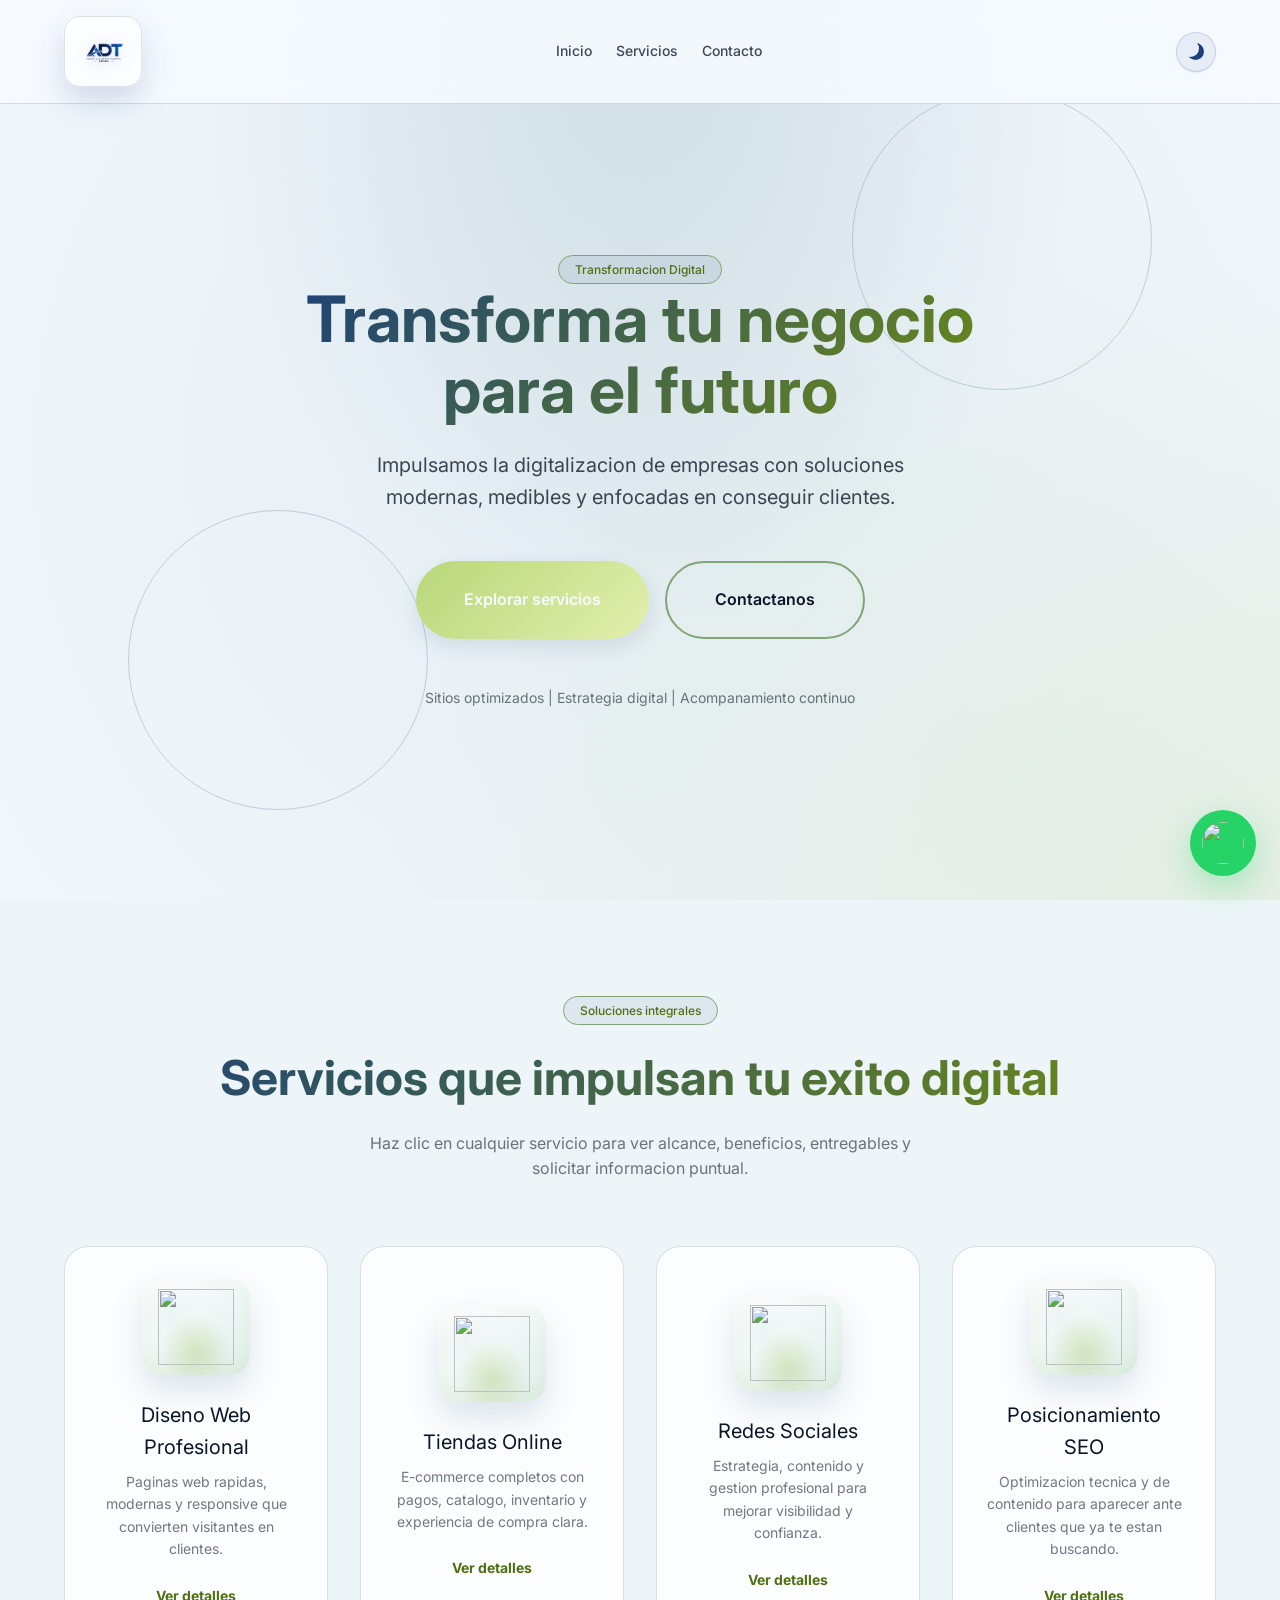
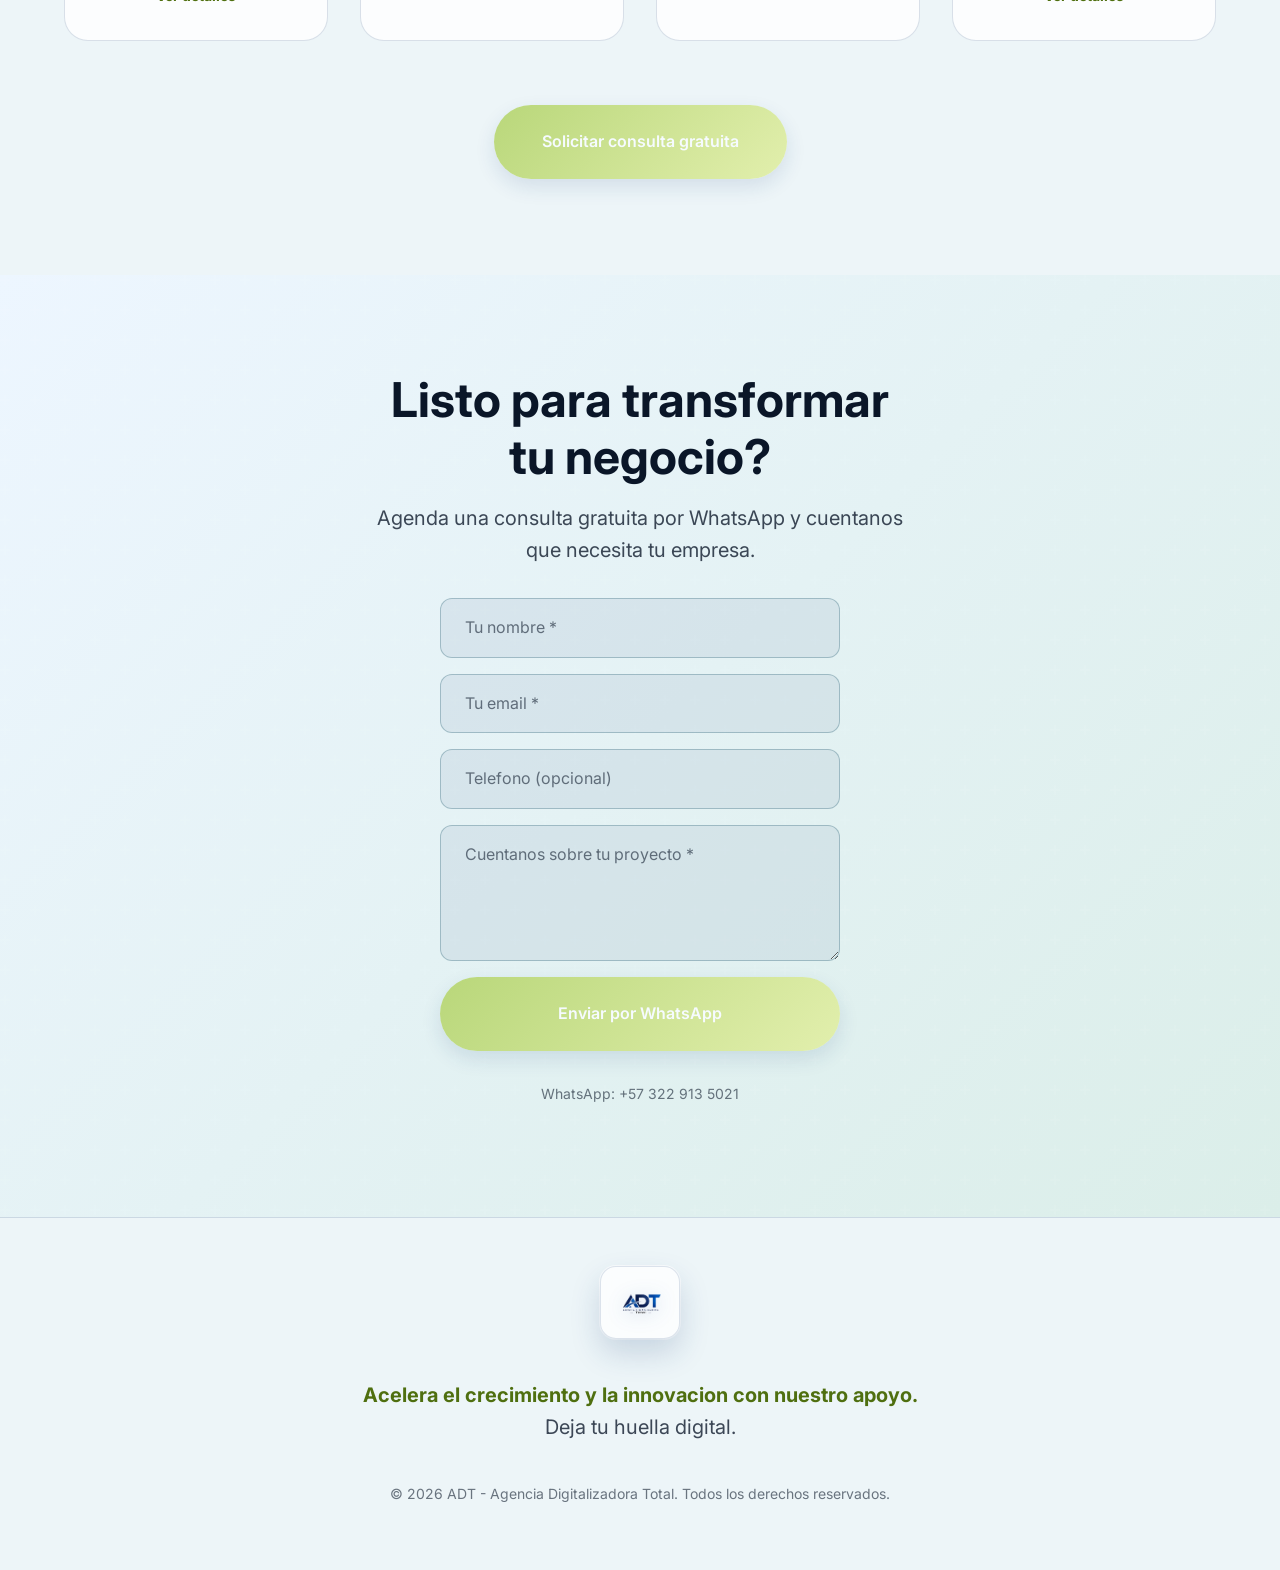
==== index.html @ 2d773c11 "feat: Add main website structure and functionality - Created index.html with complete layout and SEO" ====
<!DOCTYPE html>
<html lang="es">
<head>
  <meta charset="UTF-8">
  <meta name="viewport" content="width=device-width, initial-scale=1.0">
  <meta name="description" content="ADT - Agencia Digitalizadora Total. Transformamos tu negocio con soluciones digitales modernas: diseno web, e-commerce, redes sociales y SEO.">
  <meta name="keywords" content="ADT, Agencia Digitalizadora Total, diseno web, tiendas online, redes sociales, SEO, marketing digital, paginas web, Colombia">
  <meta name="author" content="ADT - Agencia Digitalizadora Total">
  <meta name="robots" content="index, follow">
  <meta name="theme-color" content="#1B4079">
  <meta name="color-scheme" content="light dark">

  <title>ADT - Agencia Digitalizadora Total | Transforma tu negocio para el futuro</title>
  <link rel="canonical" href="https://adttotalcol-star.github.io/ADT/">

  <meta property="og:type" content="website">
  <meta property="og:url" content="https://adttotalcol-star.github.io/ADT/">
  <meta property="og:title" content="ADT - Agencia Digitalizadora Total">
  <meta property="og:description" content="Servicios digitales para impulsar tu negocio: diseno web, tiendas online, redes sociales y SEO.">
  <meta property="og:image" content="https://adttotalcol-star.github.io/ADT/img/logo.png">
  <meta property="og:locale" content="es_CO">

  <meta name="twitter:card" content="summary_large_image">
  <meta name="twitter:title" content="ADT - Agencia Digitalizadora Total">
  <meta name="twitter:description" content="Transformamos tu negocio con soluciones digitales modernas, medibles y enfocadas en conseguir clientes.">
  <meta name="twitter:image" content="https://adttotalcol-star.github.io/ADT/img/logo.png">

  <script>
    const savedTheme = localStorage.getItem('adt-theme');
    const prefersDark = window.matchMedia('(prefers-color-scheme: dark)').matches;
    const initialTheme = savedTheme || (prefersDark ? 'dark' : 'light');
    document.documentElement.dataset.theme = initialTheme;
  </script>

  <link rel="preconnect" href="https://fonts.googleapis.com">
  <link rel="preconnect" href="https://fonts.gstatic.com" crossorigin>
  <link rel="icon" type="image/png" href="img/favicon.png">
  <link rel="apple-touch-icon" href="img/favicon.png">
  <link rel="manifest" href="site.webmanifest">
  <link rel="stylesheet" href="css/main.css">

  <script type="application/ld+json">
    {
      "@context": "https://schema.org",
      "@type": "ProfessionalService",
      "name": "ADT - Agencia Digitalizadora Total",
      "url": "https://adttotalcol-star.github.io/ADT/",
      "logo": "https://adttotalcol-star.github.io/ADT/img/logo.png",
      "image": "https://adttotalcol-star.github.io/ADT/img/logo.png",
      "description": "Agencia de servicios digitales especializada en diseno web, tiendas online, redes sociales y posicionamiento SEO.",
      "telephone": "+573229135021",
      "areaServed": {
        "@type": "Country",
        "name": "Colombia"
      },
      "sameAs": [
        "https://adttotalcol-star.github.io/ADT/"
      ],
      "hasOfferCatalog": {
        "@type": "OfferCatalog",
        "name": "Servicios digitales ADT",
        "itemListElement": [
          {
            "@type": "Offer",
            "itemOffered": {
              "@type": "Service",
              "name": "Diseno Web Profesional",
              "description": "Paginas web rapidas, modernas y responsive orientadas a conversion."
            }
          },
          {
            "@type": "Offer",
            "itemOffered": {
              "@type": "Service",
              "name": "Tiendas Online",
              "description": "E-commerce con catalogo, carrito, pagos y contacto comercial."
            }
          },
          {
            "@type": "Offer",
            "itemOffered": {
              "@type": "Service",
              "name": "Redes Sociales",
              "description": "Estrategia y gestion de contenido para presencia digital."
            }
          },
          {
            "@type": "Offer",
            "itemOffered": {
              "@type": "Service",
              "name": "Posicionamiento SEO",
              "description": "Optimizacion tecnica y de contenido para mejorar visibilidad organica."
            }
          }
        ]
      }
    }
  </script>
</head>
<body>

  <a href="#main-content" class="sr-only focus:not-sr-only" style="position: absolute; top: 1rem; left: 1rem; background: var(--color-highlight); color: var(--bg-dark); padding: 0.5rem 1rem; border-radius: var(--border-radius-md); z-index: 1000;">
    Saltar al contenido
  </a>

  <header class="header" id="header" role="banner">
    <div class="container header__container">
      <a href="#" class="logo" aria-label="ADT - Agencia Digitalizadora Total">
        <img src="img/logo.png" alt="ADT - Agencia Digitalizadora Total" class="logo__image">
      </a>
      <nav class="nav" role="navigation" aria-label="Navegacion principal">
        <a href="#hero" class="nav__link">Inicio</a>
        <a href="#services" class="nav__link">Servicios</a>
        <a href="#contact" class="nav__link">Contacto</a>
      </nav>
      <button class="theme-toggle" id="themeToggle" type="button" aria-label="Cambiar tema" aria-pressed="false">
        <span class="theme-toggle__icon" aria-hidden="true"></span>
      </button>
    </div>
  </header>

  <main id="main-content">

    <section class="hero" id="hero" aria-labelledby="hero-title">
      <div class="decoration decoration--circle" style="top: 10%; right: 10%;"></div>
      <div class="decoration decoration--circle" style="bottom: 10%; left: 10%; animation-delay: -3s;"></div>
      <div class="container hero__content">
        <span class="badge" data-animate="fade-in">Transformacion Digital</span>
        <h1 class="hero__title text-gradient" id="hero-title" data-animate="fade-in-up" data-delay="1">
          Transforma tu negocio para el futuro
        </h1>
        <p class="hero__subtitle" data-animate="fade-in-up" data-delay="2">
          Impulsamos la digitalizacion de empresas con soluciones modernas, medibles y enfocadas en conseguir clientes.
        </p>
        <div class="hero__actions" data-animate="fade-in-up" data-delay="3">
          <a href="#services" class="btn btn--primary btn--large">Explorar servicios</a>
          <a href="https://wa.me/573229135021?text=Hola%20ADT%2C%20quiero%20una%20consulta%20gratuita." class="btn btn--outline btn--large" target="_blank" rel="noopener">Contactanos</a>
        </div>
        <div class="hero__trust" style="margin-top: 3rem;" data-animate="fade-in" data-delay="4">
          <p style="color: var(--text-muted); font-size: var(--font-size-sm);">
            Sitios optimizados | Estrategia digital | Acompanamiento continuo
          </p>
        </div>
      </div>
    </section>

    <section class="section section--dark" id="services" aria-labelledby="services-title">
      <div class="container">
        <div class="text-center" style="margin-bottom: var(--spacing-3xl);">
          <span class="badge" data-animate="fade-in">Soluciones integrales</span>
          <h2 class="text-gradient" id="services-title" style="margin: var(--spacing-lg) 0;" data-animate="fade-in-up">
            Servicios que impulsan tu exito digital
          </h2>
          <p style="max-width: 600px; margin: 0 auto; color: var(--text-muted);" data-animate="fade-in-up" data-delay="1">
            Haz clic en cualquier servicio para ver alcance, beneficios, entregables y solicitar informacion puntual.
          </p>
        </div>

        <div class="services__grid">
          <button class="card service-card scroll-reveal" type="button" data-service="web" data-animate="fade-in-up">
            <span class="service-card__icon" aria-hidden="true">
              <img src="https://img.icons8.com/?size=100&id=y9OsIxmZTFWI&format=png&color=000000" alt="">
            </span>
            <span class="card__title">Diseno Web Profesional</span>
            <span class="card__description">
              Paginas web rapidas, modernas y responsive que convierten visitantes en clientes.
            </span>
            <span class="service-card__action">Ver detalles</span>
          </button>

          <button class="card service-card scroll-reveal" type="button" data-service="ecommerce" data-animate="fade-in-up" data-delay="1">
            <span class="service-card__icon" aria-hidden="true">
              <img src="https://img.icons8.com/?size=100&id=8Na1VyvcBemC&format=png&color=000000" alt="">
            </span>
            <span class="card__title">Tiendas Online</span>
            <span class="card__description">
              E-commerce completos con pagos, catalogo, inventario y experiencia de compra clara.
            </span>
            <span class="service-card__action">Ver detalles</span>
          </button>

          <button class="card service-card scroll-reveal" type="button" data-service="social" data-animate="fade-in-up" data-delay="2">
            <span class="service-card__icon" aria-hidden="true">
              <img src="https://cdn3d.iconscout.com/3d/premium/thumb/grupo-de-redes-sociales-3d-icon-png-download-8581419.png" alt="">
            </span>
            <span class="card__title">Redes Sociales</span>
            <span class="card__description">
              Estrategia, contenido y gestion profesional para mejorar visibilidad y confianza.
            </span>
            <span class="service-card__action">Ver detalles</span>
          </button>

          <button class="card service-card scroll-reveal" type="button" data-service="seo" data-animate="fade-in-up" data-delay="3">
            <span class="service-card__icon" aria-hidden="true">
              <img src="https://img.icons8.com/?size=100&id=12814&format=png&color=000000" alt="">
            </span>
            <span class="card__title">Posicionamiento SEO</span>
            <span class="card__description">
              Optimizacion tecnica y de contenido para aparecer ante clientes que ya te estan buscando.
            </span>
            <span class="service-card__action">Ver detalles</span>
          </button>
        </div>

        <div class="text-center" style="margin-top: var(--spacing-3xl);" data-animate="fade-in" data-delay="4">
          <a href="https://wa.me/573229135021?text=Hola%20ADT%2C%20quiero%20solicitar%20una%20consulta%20gratuita." class="btn btn--primary btn--large" target="_blank" rel="noopener">Solicitar consulta gratuita</a>
        </div>
      </div>
    </section>

    <section class="section cta" id="contact" aria-labelledby="contact-title">
      <div class="container cta__content">
        <h2 class="cta__title" id="contact-title" data-animate="fade-in-up">
          Listo para transformar tu negocio?
        </h2>
        <p class="cta__text" data-animate="fade-in-up" data-delay="1">
          Agenda una consulta gratuita por WhatsApp y cuentanos que necesita tu empresa.
        </p>
        <form class="form" id="contactForm" data-animate="fade-in-up" data-delay="2" novalidate>
          <input type="text" name="name" class="form__input" placeholder="Tu nombre *" required aria-label="Nombre">
          <input type="email" name="email" class="form__input" placeholder="Tu email *" required aria-label="Email">
          <input type="tel" name="phone" class="form__input" placeholder="Telefono (opcional)" aria-label="Telefono">
          <textarea name="message" class="form__input" rows="4" placeholder="Cuentanos sobre tu proyecto *" required aria-label="Mensaje"></textarea>
          <button type="submit" class="btn btn--primary btn--large" style="width: 100%;">Enviar por WhatsApp</button>
        </form>
        <div style="margin-top: var(--spacing-xl);" data-animate="fade-in" data-delay="3">
          <p style="color: var(--text-muted); font-size: var(--font-size-sm);">
            WhatsApp: +57 322 913 5021
          </p>
        </div>
      </div>
    </section>

  </main>

  <div class="service-modal" id="serviceModal" aria-hidden="true">
    <div class="service-modal__overlay" data-modal-close></div>
    <section class="service-modal__panel" role="dialog" aria-modal="true" aria-labelledby="serviceModalTitle" tabindex="-1">
      <button class="service-modal__close" type="button" aria-label="Cerrar modal" data-modal-close>&times;</button>
      <p class="service-modal__eyebrow" id="serviceModalEyebrow">Servicio ADT</p>
      <h2 class="service-modal__title" id="serviceModalTitle"></h2>
      <p class="service-modal__summary" id="serviceModalSummary"></p>
      <div class="service-modal__content">
        <div>
          <h3>Incluye</h3>
          <ul id="serviceModalIncludes"></ul>
        </div>
        <div>
          <h3>Ideal para</h3>
          <ul id="serviceModalIdeal"></ul>
        </div>
      </div>
      <div class="service-modal__details" id="serviceModalDetails"></div>
      <div class="service-modal__actions">
        <a class="btn btn--primary btn--large" id="serviceModalWhatsapp" target="_blank" rel="noopener">Pedir informacion de este servicio</a>
        <button class="btn btn--outline btn--large" type="button" data-modal-close>Seguir viendo</button>
      </div>
    </section>
  </div>

  <a class="whatsapp-float" href="https://wa.me/573229135021?text=Hola%20ADT%2C%20quiero%20informacion%20sobre%20sus%20servicios." target="_blank" rel="noopener" aria-label="Contactar por WhatsApp">
    <img src="https://img.icons8.com/?size=100&id=BkugfgmBwtEI&format=png&color=000000" alt="" class="whatsapp-float__icon">
  </a>

  <footer class="footer" role="contentinfo">
    <div class="container footer__content">
      <div class="footer__logo">
        <a href="#" class="logo" aria-label="ADT - Agencia Digitalizadora Total">
          <img src="img/logo.png" alt="ADT - Agencia Digitalizadora Total" class="logo__image logo__image--footer">
        </a>
      </div>
      <p class="footer__slogan">
        <strong>Acelera el crecimiento y la innovacion con nuestro apoyo.</strong><br>
        Deja tu huella digital.
      </p>
      <p class="footer__copyright">
        &copy; <span id="currentYear"></span> ADT - Agencia Digitalizadora Total. Todos los derechos reservados.
      </p>
    </div>
  </footer>

  <script type="module" src="js/app.js"></script>

  <script>
    document.getElementById('currentYear').textContent = new Date().getFullYear();

    const themeToggle = document.getElementById('themeToggle');

    function updateThemeToggle(theme) {
      if (!themeToggle) return;
      const isLight = theme === 'light';
      themeToggle.setAttribute('aria-pressed', String(isLight));
      themeToggle.setAttribute('aria-label', isLight ? 'Cambiar a modo oscuro' : 'Cambiar a modo claro');
    }

    updateThemeToggle(document.documentElement.dataset.theme);

    themeToggle?.addEventListener('click', () => {
      const nextTheme = document.documentElement.dataset.theme === 'light' ? 'dark' : 'light';
      document.documentElement.dataset.theme = nextTheme;
      localStorage.setItem('adt-theme', nextTheme);
      updateThemeToggle(nextTheme);
    });

    document.getElementById('contactForm')?.addEventListener('submit', function(e) {
      e.preventDefault();
      const data = new FormData(this);
      const name = data.get('name') || 'Sin nombre';
      const email = data.get('email') || 'Sin email';
      const phone = data.get('phone') || 'Sin telefono';
      const message = data.get('message') || 'Quiero informacion';
      const text = `Hola ADT, soy ${name}. Email: ${email}. Telefono: ${phone}. Proyecto: ${message}`;
      window.open(`https://wa.me/573229135021?text=${encodeURIComponent(text)}`, '_blank', 'noopener');
      this.reset();
    });

    document.querySelectorAll('a[href^="#"]').forEach(anchor => {
      anchor.addEventListener('click', function(e) {
        const href = this.getAttribute('href');
        if (href !== '#') {
          e.preventDefault();
          const target = document.querySelector(href);
          if (target) {
            target.scrollIntoView({ behavior: 'smooth', block: 'start' });
          }
        }
      });
    });
  </script>

</body>
</html>
---- css/main.css ----
/* ========================================
   ADT - Main Stylesheet
   Agencia Digitalizadora Total
   ======================================== */

/* Import Google Fonts */
@import url('https://fonts.googleapis.com/css2?family=Inter:wght@300;400;500;600;700;800&display=swap');

/* Import CSS Modules */
@import 'variables.css';
@import 'reset.css';
@import 'layout.css';
@import 'components.css';
@import 'animations.css';

/* Custom overrides can go here */
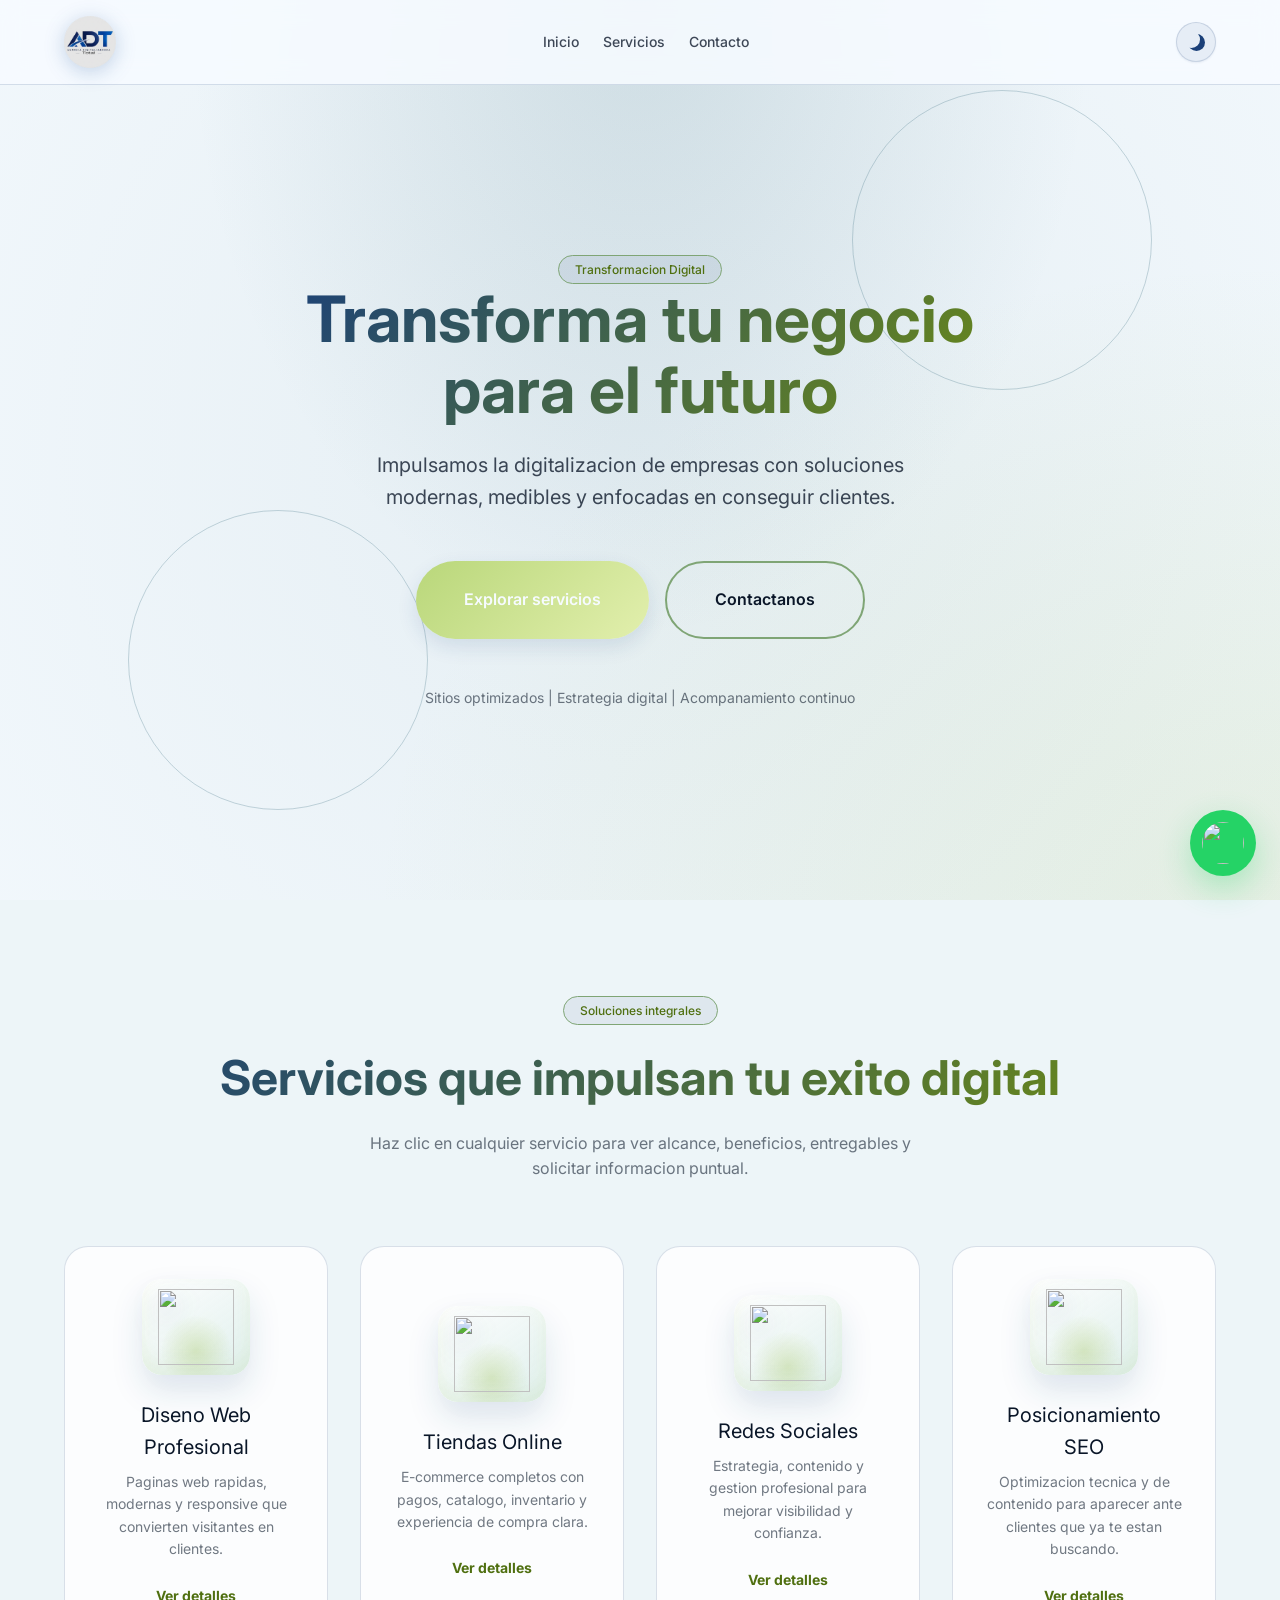
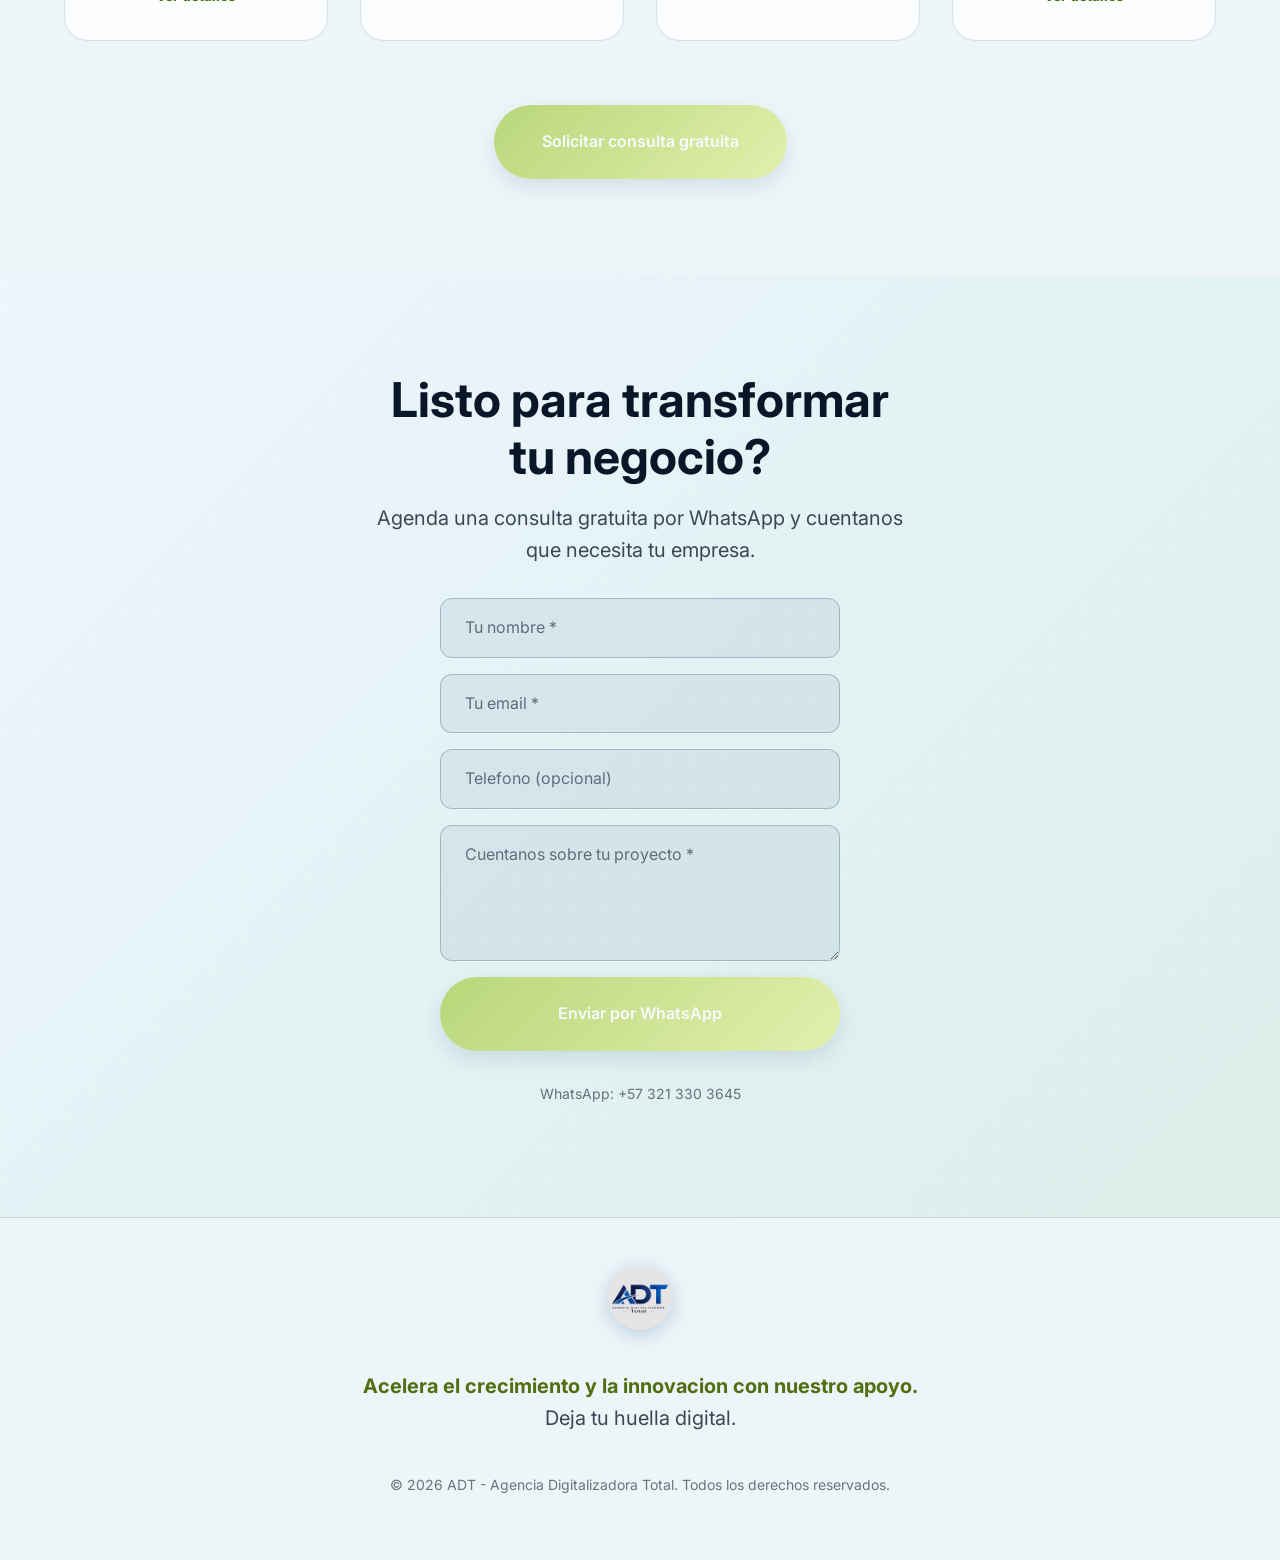
==== commit 58cbe02e: "fix: Update WhatsApp number and logo references across components" ====
--- a/index.html
+++ b/index.html
@@ -11,19 +11,19 @@
   <meta name="color-scheme" content="light dark">
 
   <title>ADT - Agencia Digitalizadora Total | Transforma tu negocio para el futuro</title>
-  <link rel="canonical" href="https://adttotalcol-star.github.io/ADT/">
+  <link rel="canonical" href="https://adtotalcol-star.github.io/ADT/">
 
   <meta property="og:type" content="website">
-  <meta property="og:url" content="https://adttotalcol-star.github.io/ADT/">
+  <meta property="og:url" content="https://adtotalcol-star.github.io/ADT/">
   <meta property="og:title" content="ADT - Agencia Digitalizadora Total">
   <meta property="og:description" content="Servicios digitales para impulsar tu negocio: diseno web, tiendas online, redes sociales y SEO.">
-  <meta property="og:image" content="https://adttotalcol-star.github.io/ADT/img/logo.png">
+  <meta property="og:image" content="https://adtotalcol-star.github.io/ADT/img/favicon.png">
   <meta property="og:locale" content="es_CO">
 
   <meta name="twitter:card" content="summary_large_image">
   <meta name="twitter:title" content="ADT - Agencia Digitalizadora Total">
   <meta name="twitter:description" content="Transformamos tu negocio con soluciones digitales modernas, medibles y enfocadas en conseguir clientes.">
-  <meta name="twitter:image" content="https://adttotalcol-star.github.io/ADT/img/logo.png">
+  <meta name="twitter:image" content="https://adtotalcol-star.github.io/ADT/img/favicon.png">
 
   <script>
     const savedTheme = localStorage.getItem('adt-theme');
@@ -44,17 +44,17 @@
       "@context": "https://schema.org",
       "@type": "ProfessionalService",
       "name": "ADT - Agencia Digitalizadora Total",
-      "url": "https://adttotalcol-star.github.io/ADT/",
-      "logo": "https://adttotalcol-star.github.io/ADT/img/logo.png",
-      "image": "https://adttotalcol-star.github.io/ADT/img/logo.png",
+      "url": "https://adtotalcol-star.github.io/ADT/",
+      "logo": "https://adtotalcol-star.github.io/ADT/img/favicon.png",
+      "image": "https://adtotalcol-star.github.io/ADT/img/favicon.png",
       "description": "Agencia de servicios digitales especializada en diseno web, tiendas online, redes sociales y posicionamiento SEO.",
-      "telephone": "+573229135021",
+      "telephone": "+573213303645",
       "areaServed": {
         "@type": "Country",
         "name": "Colombia"
       },
       "sameAs": [
-        "https://adttotalcol-star.github.io/ADT/"
+        "https://adtotalcol-star.github.io/ADT/"
       ],
       "hasOfferCatalog": {
         "@type": "OfferCatalog",
@@ -106,7 +106,7 @@
   <header class="header" id="header" role="banner">
     <div class="container header__container">
       <a href="#" class="logo" aria-label="ADT - Agencia Digitalizadora Total">
-        <img src="img/logo.png" alt="ADT - Agencia Digitalizadora Total" class="logo__image">
+        <img src="img/favicon.png" alt="ADT - Agencia Digitalizadora Total" class="logo__image">
       </a>
       <nav class="nav" role="navigation" aria-label="Navegacion principal">
         <a href="#hero" class="nav__link">Inicio</a>
@@ -134,7 +134,7 @@
         </p>
         <div class="hero__actions" data-animate="fade-in-up" data-delay="3">
           <a href="#services" class="btn btn--primary btn--large">Explorar servicios</a>
-          <a href="https://wa.me/573229135021?text=Hola%20ADT%2C%20quiero%20una%20consulta%20gratuita." class="btn btn--outline btn--large" target="_blank" rel="noopener">Contactanos</a>
+          <a href="https://wa.me/573213303645?text=Hola%20ADT%2C%20quiero%20una%20consulta%20gratuita." class="btn btn--outline btn--large" target="_blank" rel="noopener">Contactanos</a>
         </div>
         <div class="hero__trust" style="margin-top: 3rem;" data-animate="fade-in" data-delay="4">
           <p style="color: var(--text-muted); font-size: var(--font-size-sm);">
@@ -203,7 +203,7 @@
         </div>
 
         <div class="text-center" style="margin-top: var(--spacing-3xl);" data-animate="fade-in" data-delay="4">
-          <a href="https://wa.me/573229135021?text=Hola%20ADT%2C%20quiero%20solicitar%20una%20consulta%20gratuita." class="btn btn--primary btn--large" target="_blank" rel="noopener">Solicitar consulta gratuita</a>
+          <a href="https://wa.me/573213303645?text=Hola%20ADT%2C%20quiero%20solicitar%20una%20consulta%20gratuita." class="btn btn--primary btn--large" target="_blank" rel="noopener">Solicitar consulta gratuita</a>
         </div>
       </div>
     </section>
@@ -225,7 +225,7 @@
         </form>
         <div style="margin-top: var(--spacing-xl);" data-animate="fade-in" data-delay="3">
           <p style="color: var(--text-muted); font-size: var(--font-size-sm);">
-            WhatsApp: +57 322 913 5021
+            WhatsApp: +57 321 330 3645
           </p>
         </div>
       </div>
@@ -258,7 +258,7 @@
     </section>
   </div>
 
-  <a class="whatsapp-float" href="https://wa.me/573229135021?text=Hola%20ADT%2C%20quiero%20informacion%20sobre%20sus%20servicios." target="_blank" rel="noopener" aria-label="Contactar por WhatsApp">
+  <a class="whatsapp-float" href="https://wa.me/573213303645?text=Hola%20ADT%2C%20quiero%20informacion%20sobre%20sus%20servicios." target="_blank" rel="noopener" aria-label="Contactar por WhatsApp">
     <img src="https://img.icons8.com/?size=100&id=BkugfgmBwtEI&format=png&color=000000" alt="" class="whatsapp-float__icon">
   </a>
 
@@ -266,7 +266,7 @@
     <div class="container footer__content">
       <div class="footer__logo">
         <a href="#" class="logo" aria-label="ADT - Agencia Digitalizadora Total">
-          <img src="img/logo.png" alt="ADT - Agencia Digitalizadora Total" class="logo__image logo__image--footer">
+          <img src="img/favicon.png" alt="ADT - Agencia Digitalizadora Total" class="logo__image logo__image--footer">
         </a>
       </div>
       <p class="footer__slogan">
@@ -310,7 +310,7 @@
       const phone = data.get('phone') || 'Sin telefono';
       const message = data.get('message') || 'Quiero informacion';
       const text = `Hola ADT, soy ${name}. Email: ${email}. Telefono: ${phone}. Proyecto: ${message}`;
-      window.open(`https://wa.me/573229135021?text=${encodeURIComponent(text)}`, '_blank', 'noopener');
+      window.open(`https://wa.me/573213303645?text=${encodeURIComponent(text)}`, '_blank', 'noopener');
       this.reset();
     });
 
